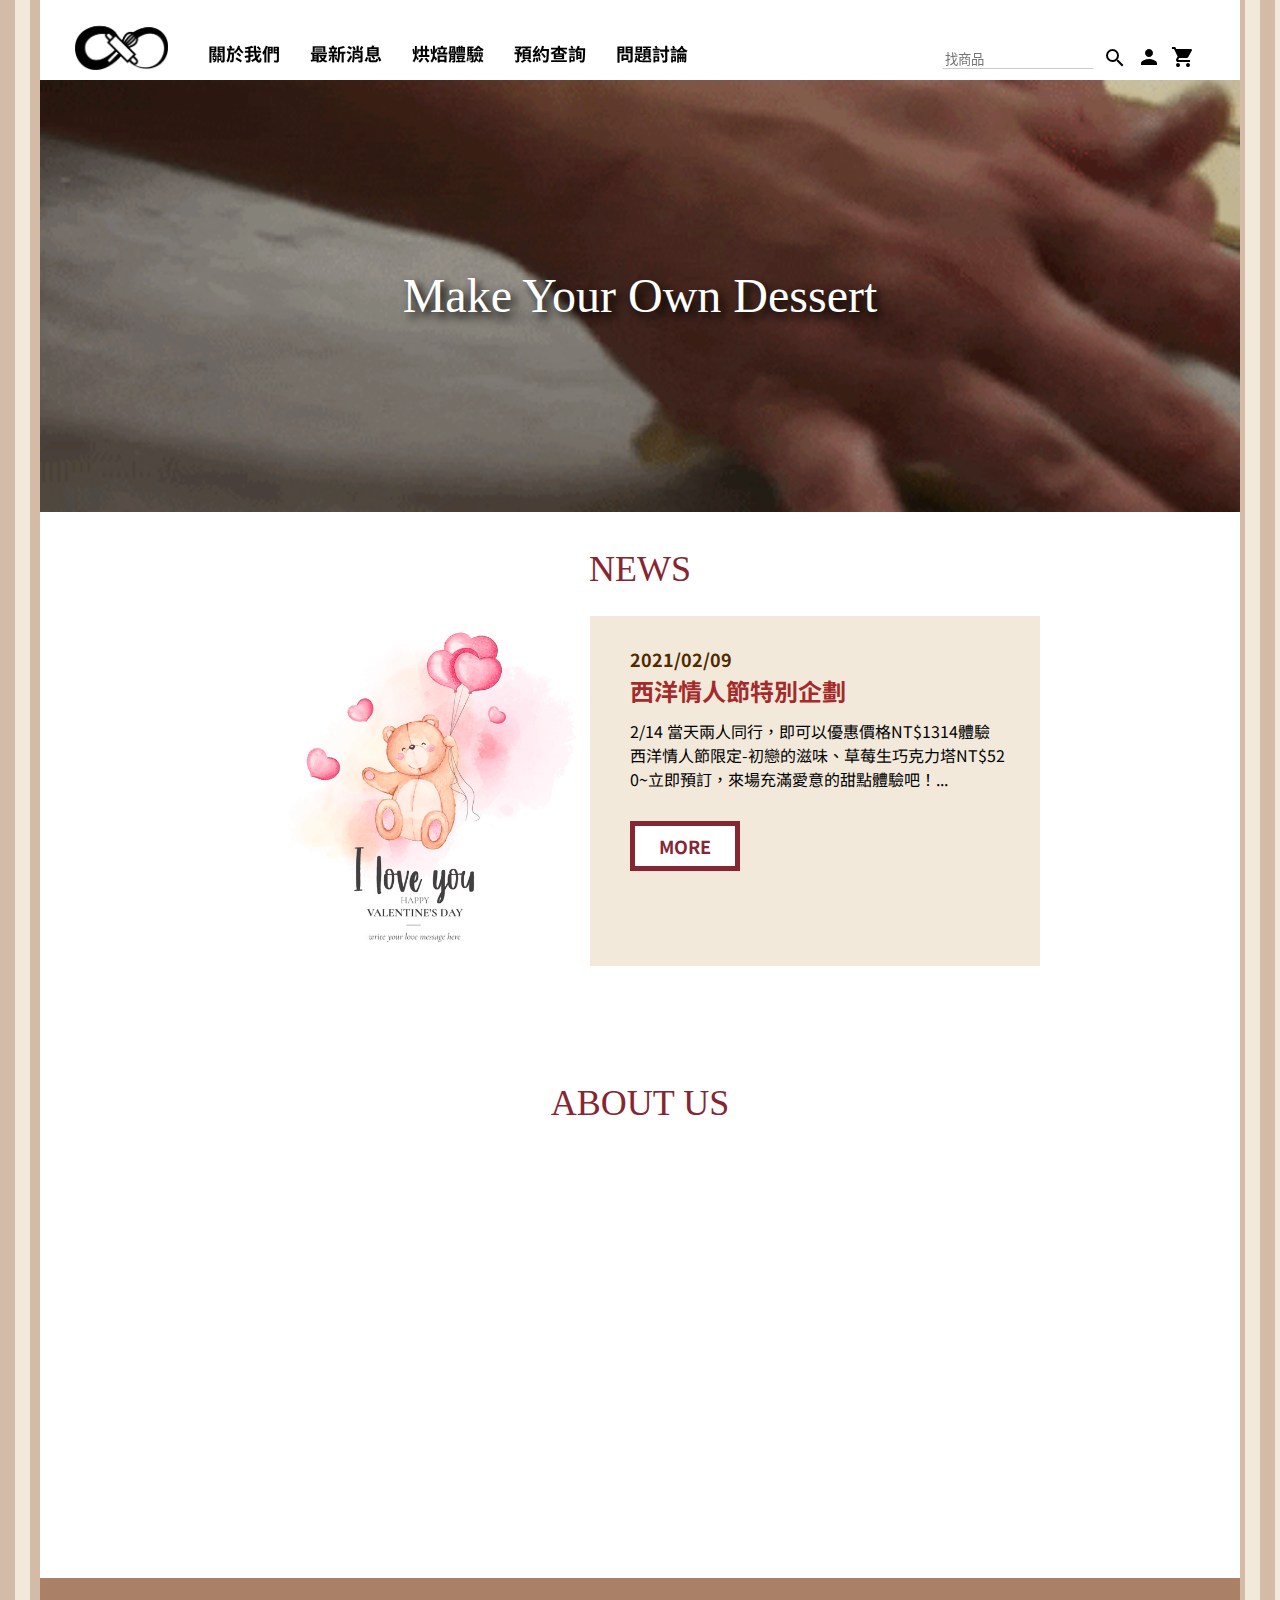
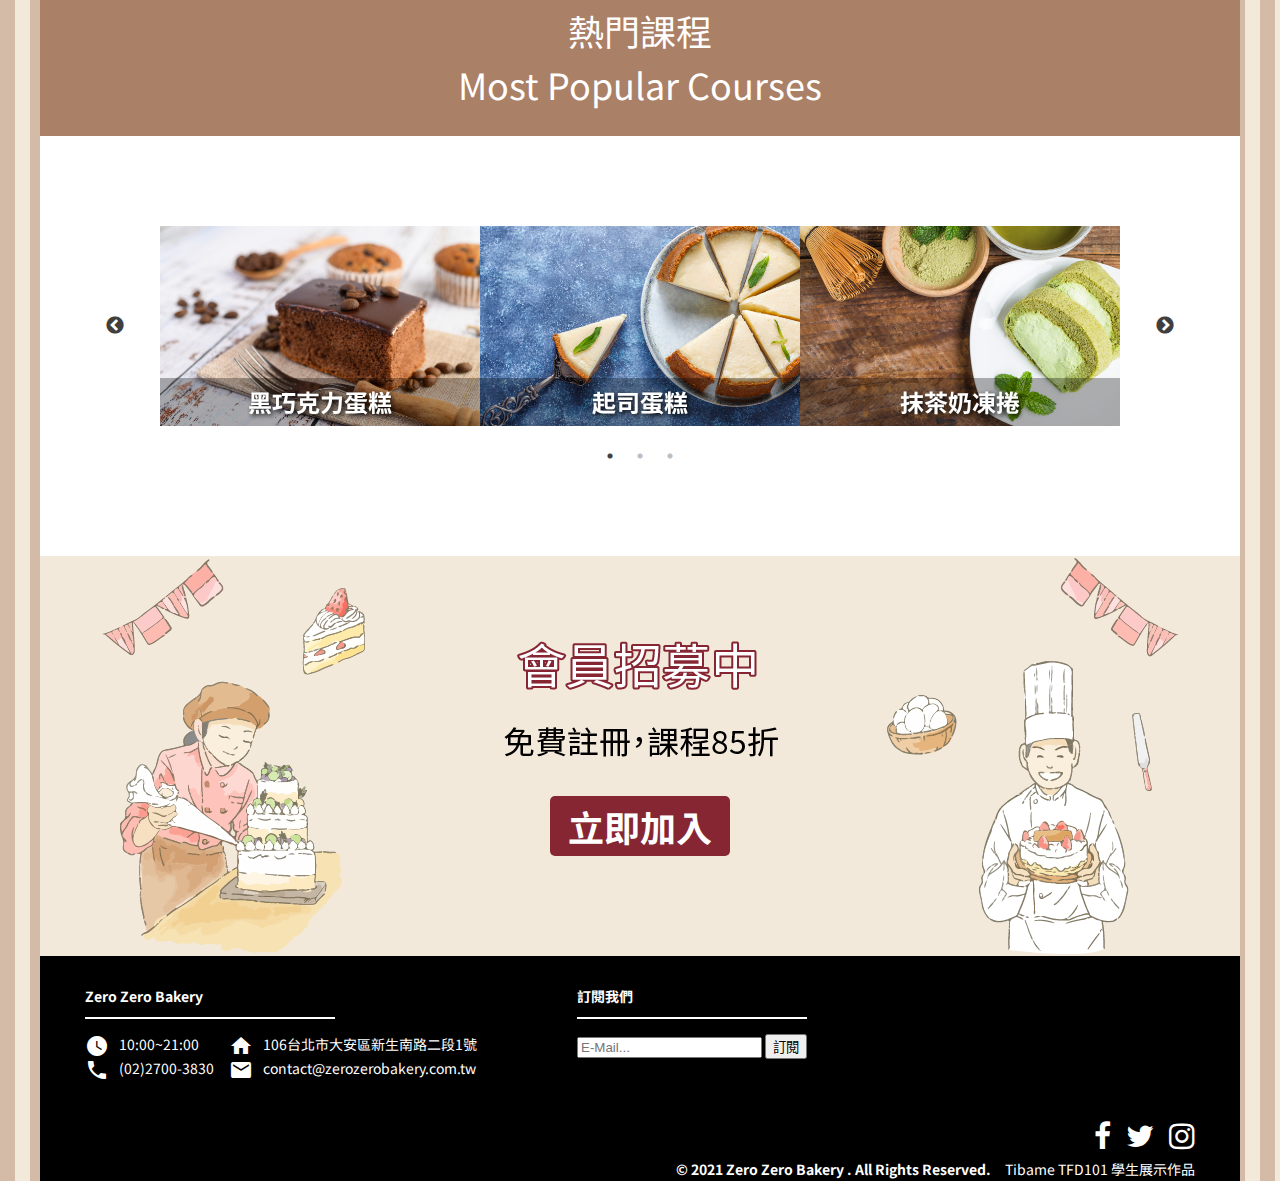
==== index.html @ 1b7d4d70 "註解" ====
<!DOCTYPE html>
<html lang="zh-TW">

<head>
	<meta charset="utf-8">
	<meta http-equiv="X-UA-Compatible" content="IE=edge">
	<meta name="viewport" content="width=device-width, initial-scale=1.0, user-scalable=yes">
	<title>首頁 | Zero Zero Bakery</title>
	<link rel="stylesheet" href="https://stackpath.bootstrapcdn.com/font-awesome/4.7.0/css/font-awesome.min.css">
	<link href="https://fonts.googleapis.com/icon?family=Material+Icons" rel="stylesheet">
	<link rel="Shortcut Icon" type="image/x-icon" href="img/favicon.ico">
	<link rel="stylesheet" href="css/aos.css">
	<link rel="stylesheet" type="text/css" href="css/slick.css">
	<link rel="stylesheet" type="text/css" href="css/slick-theme.css">
	<link rel="stylesheet" href="css/hamburgers.min.css">
	<link rel="stylesheet" href="css/style.css">

</head>

<body>
	<div class="wrapper">
		<header>
			<a href="index.html" class="header-logo"><img src="img/logo.png" alt="Zero Zero"></a>
			<nav class="normal_nav">
				<ul class="header-site_tour">
					<li><a href="about.html">關於我們</a></li>
					<li><a href="news.html">最新消息</a></li>
					<li><a href="product.html">烘焙體驗</a></li>
					<li><a href="reservation.html">預約查詢</a></li>
					<li><a href="discussion.html">問題討論</a></li>
				</ul>
			</nav>
			<ul class="header-right">
				<li>
					<form  class="search_form">
						<input type="search" placeholder="找商品" class="search" required>
						<button type="submit" class="search_item">
							<span class="material-icons">search</span>
						</button>
					</form>
				</li>
				<li>
					<a href="login.html">
						<span class="material-icons">person</span>
					</a>
				</li>
				<li>
					<a href="#">
						<span class="material-icons">shopping_cart</span>
					</a>
				</li>
			</ul>
			<button id="hamberger" class="hamburger hamburger--slider" type="button">
				<span class="hamburger-box">
					<span class="hamburger-inner"></span>
				</span>
			</button>
			<nav class="rwd_nav" style="display:none">
				<ul class="header-site_tour">
					<li><a href="about.html">關於我們</a></li>
					<li><a href="news.html">最新消息</a></li>
					<li><a href="product.html">烘焙體驗</a></li>
					<li><a href="reservation.html">預約查詢</a></li>
					<li><a href="discussion.html">問題討論</a></li>
					<li>
				</ul>
				<div class="rwd_search">
					<form method="POST">
						<input type="search" placeholder="找商品" class="search" required>
						<button type="submit" class="search_item">
							<span class="material-icons">search</span>
						</button>
					</form>
				</div>
			</nav>
		</header>

		<section class="kv">
			<p>Make Your Own Dessert</p>
		</section>

		<section class="news">
			<h1>NEWS</h1>
			<div class="news-main">
				<a href="news-detail.html"><img src="img/news_1.jpg" alt=""></a>
				<div class="news-content">
					<h3 class="time">2021/02/09</h3>
					<h2 class="title">西洋情人節特別企劃</h2>
					<p class="content">2/14
						當天兩人同行，即可以優惠價格NT$1314體驗西洋情人節限定-初戀的滋味、草莓生巧克力塔NT$520~立即預訂，來場充滿愛意的甜點體驗吧！...</p>
					<a href="news-detail.html" class="more">MORE</a>
				</div>
			</div>
		</section>

		<section class="about">
			<h1>ABOUT US</h1>
			<ul class="about-main">
				<li data-aos="flip-left">
					<div class="about-main-img">
						<a href="about.html"><img src="img/zz-1.jpeg" alt=""></a>
					</div>
					<h2>眾多甜點任君選擇</h2>
					<p>zero zero提供近100種烘焙體驗，從中式到西式，在這裡您都能找到並創造出屬於自己的甜點。</p>
				</li>
				<li data-aos="flip-left">
					<div class="about-main-img">
						<a href="about.html"><img src="img/zz-2.jpg" alt=""></a>
					</div>
					<h2>食材設備一應俱全</h2>
					<p>提供嚴選新鮮食材，並採用專業頂級設備，讓您能夠用得安心、吃得放心、學得開心。</p>
				</li>
				<li data-aos="flip-left">
					<div class="about-main-img">
						<a href="about.html"><img src="img/zz-3.jpeg" alt=""></a>
					</div>
					<h2>優良師資環境舒適</h2>
					<p>鄰近大安森林公園，擁有乾淨清幽的環境。並由專業職人老師帶領，讓您輕鬆上手，享受動手做的樂趣。</p>
				</li>
			</ul>
		</section>
		<section class="hightlight">
			<h1>熱門課程<br>Most Popular Courses</h1>
			<ul class="course">
				<li>
					<a href="product-detail-darkchocolatecake.html">
						<img src="img/course_1.jpg" alt="">
						<h2>黑巧克力蛋糕</h2>
						<p>巧克力是快樂的製造者，此款易入門的蛋糕，能帶給你整天的快樂。</p>
					</a>
				</li>
				<li>
					<a href="product-detail-cheesecake.html">
						<img src="img/course_2.jpg" alt="">
						<h2>起司蛋糕</h2>
						<p>營養美味，讓人嘴角忍不住上揚的起司蛋糕，Just do it!</p>
					</a>
				</li>
				<li>
					<a href="#">
						<img src="img/course_3.jpg" alt="">
						<h2>抹茶奶凍捲</h2>
						<p>鬆軟滑溜的抹茶蛋糕包裹著香醇的抹茶奶凍，心也不自覺沉澱下來。</p>
					</a>
				</li>
				<li>
					<a href="#">
						<img src="img/course_4.jpg" alt="">
						<h2>提拉米蘇</h2>
						<p>Tiramisu，原意帶我走。請您一同將美味、愛、和幸福帶走。</p>
					</a>
				</li>
				<li>
					<a href="#">
						<img src="img/course_5.jpg" alt="">
						<h2>草莓慕斯</h2>
						<p>淺淺的粉紅色草莓慕斯，擺上鮮紅欲滴的草莓，舀一匙，綿密口感入喉~</p>
					</a>
				</li>
				<li>
					<a href="#">
						<img src="img/course_6.jpg" alt="">
						<h2>巴黎草莓</h2>
						<p>慕斯林奶油餡留在舌尖上的濃郁，被草莓的酸甜化開，絕佳風味。</p>
					</a>
				</li>
				<li>
					<a href="#">
						<img src="img/course_7.jpg" alt="">
						<h2>極地冰山</h2>
						<p>冰淇淋蛋糕，體現了造型藝術與時尚美味的完美結合。</p>
					</a>
				</li>
				<li>
					<a href="#">
						<img src="img/course_8.jpg" alt="">
						<h2>聖誕馬卡龍</h2>
						<p>美麗的外表和令人陶醉的口感，一起製作這款經典法式甜點吧~</p>
					</a>
				</li>
				<li>
					<a href="#">
						<img src="img/course_9.jpg" alt="">
						<h2>蝶舞翩翩</h2>
						<p>甜美漂亮的造型蛋糕，難度略高，但值得挑戰。</p>
					</a>
				</li>
			</ul>
		</section>

		<section class="member">
			<div class="member-bottom">
				<a href="login.html">立即加入</a>
			</div>
		</section>

		<footer>
			<div class="contact">
				<div class="contact-info">
					<p>Zero Zero Bakery</p>
					<div class="line"></div>
					<ul class="contact-info-top">
						<li>
							<span class="material-icons">watch_later</span>
							<p>10:00~21:00</p>
						</li>
						<li>
							<span class="material-icons">home</span>
							<p>106台北市大安區新生南路二段1號</p>
						</li>
					</ul>
					<ul class="contact-info-bottom">
						<li>
							<span class="material-icons">call</span>
							<p>(02)2700-3830</p>
						</li>
						<li>
							<span class="material-icons">local_post_office</span>
							<p>contact@zerozerobakery.com.tw</p>
						</li>
					</ul>
				</div>
				<div class="subscribe">
					<p>訂閱我們</p>
					<div class="line"></div>
					<form>
						<input type="email" placeholder="E-Mail..." required>
						<button>訂閱</button>
					</form>
				</div>
			</div>
			<ul class="social-media">
				<li>
					<a href="https://www.facebook.com/" target="_blank" rel="noreferrer noopener"><i
							class="fa fa-facebook" aria-hidden="true"></i></a>
				</li>
				<li>
					<a href="https://twitter.com/" target="_blank" rel="noreferrer noopener"><i class="fa fa-twitter"
							aria-hidden="true"></i></a>
				</li>
				<li>
					<a href="https://www.instagram.com/" target="_blank" rel="noreferrer noopener"><i
							class="fa fa-instagram" aria-hidden="true"></a></i>
				</li>
			</ul>
			<ul class="copyright">
				<li>© 2021 Zero Zero Bakery . All Rights Reserved.</li>
				<li>Tibame TFD101 學生展示作品</li>
			</ul>
		</footer>

	</div>
	<script src="js/aos.js"></script>
	<script src="js/jquery-3.5.1.min.js"></script>
	<script src="js/slick.min.js" type="text/javascript" charset="utf-8"></script>
	<script src="js/main.js"></script>
	<script>
		AOS.init();
	</script>
	<script>

		$(".course").slick({
			slidesToShow: 3,
			slidesToScroll: 3,
			dots: true,
			responsive: [
				{
					breakpoint: 1199,
					settings: {
						slidesToShow: 2,
						slidesToScroll: 2,
					}
				},
				{
					breakpoint: 760,
					settings: {
						slidesToShow: 1,
						slidesToScroll: 1,
						arrows: false,
					}
				}
			]
		});
	</script>
</body>

</html>
---- css/hamburgers.min.css ----
/*!
 * Hamburgers
 * @description Tasty CSS-animated hamburgers
 * @author Jonathan Suh @jonsuh
 * @site https://jonsuh.com/hamburgers
 * @link https://github.com/jonsuh/hamburgers
 */.hamburger{font:inherit;display:inline-block;overflow:visible;margin:0;padding:15px;cursor:pointer;transition-timing-function:linear;transition-duration:.15s;transition-property:opacity,filter;text-transform:none;color:inherit;border:0;background-color:transparent}.hamburger.is-active:hover,.hamburger:hover{opacity:.7}.hamburger.is-active .hamburger-inner,.hamburger.is-active .hamburger-inner:after,.hamburger.is-active .hamburger-inner:before{background-color:#000}.hamburger-box{position:relative;display:inline-block;width:40px;height:24px}.hamburger-inner{top:50%;display:block;margin-top:-2px}.hamburger-inner,.hamburger-inner:after,.hamburger-inner:before{position:absolute;width:40px;height:4px;transition-timing-function:ease;transition-duration:.15s;transition-property:transform;border-radius:4px;background-color:#000}.hamburger-inner:after,.hamburger-inner:before{display:block;content:""}.hamburger-inner:before{top:-10px}.hamburger-inner:after{bottom:-10px}.hamburger--3dx .hamburger-box{perspective:80px}.hamburger--3dx .hamburger-inner{transition:transform .15s cubic-bezier(.645,.045,.355,1),background-color 0s cubic-bezier(.645,.045,.355,1) .1s}.hamburger--3dx .hamburger-inner:after,.hamburger--3dx .hamburger-inner:before{transition:transform 0s cubic-bezier(.645,.045,.355,1) .1s}.hamburger--3dx.is-active .hamburger-inner{transform:rotateY(180deg);background-color:transparent!important}.hamburger--3dx.is-active .hamburger-inner:before{transform:translate3d(0,10px,0) rotate(45deg)}.hamburger--3dx.is-active .hamburger-inner:after{transform:translate3d(0,-10px,0) rotate(-45deg)}.hamburger--3dx-r .hamburger-box{perspective:80px}.hamburger--3dx-r .hamburger-inner{transition:transform .15s cubic-bezier(.645,.045,.355,1),background-color 0s cubic-bezier(.645,.045,.355,1) .1s}.hamburger--3dx-r .hamburger-inner:after,.hamburger--3dx-r .hamburger-inner:before{transition:transform 0s cubic-bezier(.645,.045,.355,1) .1s}.hamburger--3dx-r.is-active .hamburger-inner{transform:rotateY(-180deg);background-color:transparent!important}.hamburger--3dx-r.is-active .hamburger-inner:before{transform:translate3d(0,10px,0) rotate(45deg)}.hamburger--3dx-r.is-active .hamburger-inner:after{transform:translate3d(0,-10px,0) rotate(-45deg)}.hamburger--3dy .hamburger-box{perspective:80px}.hamburger--3dy .hamburger-inner{transition:transform .15s cubic-bezier(.645,.045,.355,1),background-color 0s cubic-bezier(.645,.045,.355,1) .1s}.hamburger--3dy .hamburger-inner:after,.hamburger--3dy .hamburger-inner:before{transition:transform 0s cubic-bezier(.645,.045,.355,1) .1s}.hamburger--3dy.is-active .hamburger-inner{transform:rotateX(-180deg);background-color:transparent!important}.hamburger--3dy.is-active .hamburger-inner:before{transform:translate3d(0,10px,0) rotate(45deg)}.hamburger--3dy.is-active .hamburger-inner:after{transform:translate3d(0,-10px,0) rotate(-45deg)}.hamburger--3dy-r .hamburger-box{perspective:80px}.hamburger--3dy-r .hamburger-inner{transition:transform .15s cubic-bezier(.645,.045,.355,1),background-color 0s cubic-bezier(.645,.045,.355,1) .1s}.hamburger--3dy-r .hamburger-inner:after,.hamburger--3dy-r .hamburger-inner:before{transition:transform 0s cubic-bezier(.645,.045,.355,1) .1s}.hamburger--3dy-r.is-active .hamburger-inner{transform:rotateX(180deg);background-color:transparent!important}.hamburger--3dy-r.is-active .hamburger-inner:before{transform:translate3d(0,10px,0) rotate(45deg)}.hamburger--3dy-r.is-active .hamburger-inner:after{transform:translate3d(0,-10px,0) rotate(-45deg)}.hamburger--3dxy .hamburger-box{perspective:80px}.hamburger--3dxy .hamburger-inner{transition:transform .15s cubic-bezier(.645,.045,.355,1),background-color 0s cubic-bezier(.645,.045,.355,1) .1s}.hamburger--3dxy .hamburger-inner:after,.hamburger--3dxy .hamburger-inner:before{transition:transform 0s cubic-bezier(.645,.045,.355,1) .1s}.hamburger--3dxy.is-active .hamburger-inner{transform:rotateX(180deg) rotateY(180deg);background-color:transparent!important}.hamburger--3dxy.is-active .hamburger-inner:before{transform:translate3d(0,10px,0) rotate(45deg)}.hamburger--3dxy.is-active .hamburger-inner:after{transform:translate3d(0,-10px,0) rotate(-45deg)}.hamburger--3dxy-r .hamburger-box{perspective:80px}.hamburger--3dxy-r .hamburger-inner{transition:transform .15s cubic-bezier(.645,.045,.355,1),background-color 0s cubic-bezier(.645,.045,.355,1) .1s}.hamburger--3dxy-r .hamburger-inner:after,.hamburger--3dxy-r .hamburger-inner:before{transition:transform 0s cubic-bezier(.645,.045,.355,1) .1s}.hamburger--3dxy-r.is-active .hamburger-inner{transform:rotateX(180deg) rotateY(180deg) rotate(-180deg);background-color:transparent!important}.hamburger--3dxy-r.is-active .hamburger-inner:before{transform:translate3d(0,10px,0) rotate(45deg)}.hamburger--3dxy-r.is-active .hamburger-inner:after{transform:translate3d(0,-10px,0) rotate(-45deg)}.hamburger--arrow.is-active .hamburger-inner:before{transform:translate3d(-8px,0,0) rotate(-45deg) scaleX(.7)}.hamburger--arrow.is-active .hamburger-inner:after{transform:translate3d(-8px,0,0) rotate(45deg) scaleX(.7)}.hamburger--arrow-r.is-active .hamburger-inner:before{transform:translate3d(8px,0,0) rotate(45deg) scaleX(.7)}.hamburger--arrow-r.is-active .hamburger-inner:after{transform:translate3d(8px,0,0) rotate(-45deg) scaleX(.7)}.hamburger--arrowalt .hamburger-inner:before{transition:top .1s ease .1s,transform .1s cubic-bezier(.165,.84,.44,1)}.hamburger--arrowalt .hamburger-inner:after{transition:bottom .1s ease .1s,transform .1s cubic-bezier(.165,.84,.44,1)}.hamburger--arrowalt.is-active .hamburger-inner:before{top:0;transition:top .1s ease,transform .1s cubic-bezier(.895,.03,.685,.22) .1s;transform:translate3d(-8px,-10px,0) rotate(-45deg) scaleX(.7)}.hamburger--arrowalt.is-active .hamburger-inner:after{bottom:0;transition:bottom .1s ease,transform .1s cubic-bezier(.895,.03,.685,.22) .1s;transform:translate3d(-8px,10px,0) rotate(45deg) scaleX(.7)}.hamburger--arrowalt-r .hamburger-inner:before{transition:top .1s ease .1s,transform .1s cubic-bezier(.165,.84,.44,1)}.hamburger--arrowalt-r .hamburger-inner:after{transition:bottom .1s ease .1s,transform .1s cubic-bezier(.165,.84,.44,1)}.hamburger--arrowalt-r.is-active .hamburger-inner:before{top:0;transition:top .1s ease,transform .1s cubic-bezier(.895,.03,.685,.22) .1s;transform:translate3d(8px,-10px,0) rotate(45deg) scaleX(.7)}.hamburger--arrowalt-r.is-active .hamburger-inner:after{bottom:0;transition:bottom .1s ease,transform .1s cubic-bezier(.895,.03,.685,.22) .1s;transform:translate3d(8px,10px,0) rotate(-45deg) scaleX(.7)}.hamburger--arrowturn.is-active .hamburger-inner{transform:rotate(-180deg)}.hamburger--arrowturn.is-active .hamburger-inner:before{transform:translate3d(8px,0,0) rotate(45deg) scaleX(.7)}.hamburger--arrowturn.is-active .hamburger-inner:after{transform:translate3d(8px,0,0) rotate(-45deg) scaleX(.7)}.hamburger--arrowturn-r.is-active .hamburger-inner{transform:rotate(-180deg)}.hamburger--arrowturn-r.is-active .hamburger-inner:before{transform:translate3d(-8px,0,0) rotate(-45deg) scaleX(.7)}.hamburger--arrowturn-r.is-active .hamburger-inner:after{transform:translate3d(-8px,0,0) rotate(45deg) scaleX(.7)}.hamburger--boring .hamburger-inner,.hamburger--boring .hamburger-inner:after,.hamburger--boring .hamburger-inner:before{transition-property:none}.hamburger--boring.is-active .hamburger-inner{transform:rotate(45deg)}.hamburger--boring.is-active .hamburger-inner:before{top:0;opacity:0}.hamburger--boring.is-active .hamburger-inner:after{bottom:0;transform:rotate(-90deg)}.hamburger--collapse .hamburger-inner{top:auto;bottom:0;transition-delay:.13s;transition-timing-function:cubic-bezier(.55,.055,.675,.19);transition-duration:.13s}.hamburger--collapse .hamburger-inner:after{top:-20px;transition:top .2s cubic-bezier(.33333,.66667,.66667,1) .2s,opacity .1s linear}.hamburger--collapse .hamburger-inner:before{transition:top .12s cubic-bezier(.33333,.66667,.66667,1) .2s,transform .13s cubic-bezier(.55,.055,.675,.19)}.hamburger--collapse.is-active .hamburger-inner{transition-delay:.22s;transition-timing-function:cubic-bezier(.215,.61,.355,1);transform:translate3d(0,-10px,0) rotate(-45deg)}.hamburger--collapse.is-active .hamburger-inner:after{top:0;transition:top .2s cubic-bezier(.33333,0,.66667,.33333),opacity .1s linear .22s;opacity:0}.hamburger--collapse.is-active .hamburger-inner:before{top:0;transition:top .1s cubic-bezier(.33333,0,.66667,.33333) .16s,transform .13s cubic-bezier(.215,.61,.355,1) .25s;transform:rotate(-90deg)}.hamburger--collapse-r .hamburger-inner{top:auto;bottom:0;transition-delay:.13s;transition-timing-function:cubic-bezier(.55,.055,.675,.19);transition-duration:.13s}.hamburger--collapse-r .hamburger-inner:after{top:-20px;transition:top .2s cubic-bezier(.33333,.66667,.66667,1) .2s,opacity .1s linear}.hamburger--collapse-r .hamburger-inner:before{transition:top .12s cubic-bezier(.33333,.66667,.66667,1) .2s,transform .13s cubic-bezier(.55,.055,.675,.19)}.hamburger--collapse-r.is-active .hamburger-inner{transition-delay:.22s;transition-timing-function:cubic-bezier(.215,.61,.355,1);transform:translate3d(0,-10px,0) rotate(45deg)}.hamburger--collapse-r.is-active .hamburger-inner:after{top:0;transition:top .2s cubic-bezier(.33333,0,.66667,.33333),opacity .1s linear .22s;opacity:0}.hamburger--collapse-r.is-active .hamburger-inner:before{top:0;transition:top .1s cubic-bezier(.33333,0,.66667,.33333) .16s,transform .13s cubic-bezier(.215,.61,.355,1) .25s;transform:rotate(90deg)}.hamburger--elastic .hamburger-inner{top:2px;transition-timing-function:cubic-bezier(.68,-.55,.265,1.55);transition-duration:.275s}.hamburger--elastic .hamburger-inner:before{top:10px;transition:opacity .125s ease .275s}.hamburger--elastic .hamburger-inner:after{top:20px;transition:transform .275s cubic-bezier(.68,-.55,.265,1.55)}.hamburger--elastic.is-active .hamburger-inner{transition-delay:75ms;transform:translate3d(0,10px,0) rotate(135deg)}.hamburger--elastic.is-active .hamburger-inner:before{transition-delay:0s;opacity:0}.hamburger--elastic.is-active .hamburger-inner:after{transition-delay:75ms;transform:translate3d(0,-20px,0) rotate(-270deg)}.hamburger--elastic-r .hamburger-inner{top:2px;transition-timing-function:cubic-bezier(.68,-.55,.265,1.55);transition-duration:.275s}.hamburger--elastic-r .hamburger-inner:before{top:10px;transition:opacity .125s ease .275s}.hamburger--elastic-r .hamburger-inner:after{top:20px;transition:transform .275s cubic-bezier(.68,-.55,.265,1.55)}.hamburger--elastic-r.is-active .hamburger-inner{transition-delay:75ms;transform:translate3d(0,10px,0) rotate(-135deg)}.hamburger--elastic-r.is-active .hamburger-inner:before{transition-delay:0s;opacity:0}.hamburger--elastic-r.is-active .hamburger-inner:after{transition-delay:75ms;transform:translate3d(0,-20px,0) rotate(270deg)}.hamburger--emphatic{overflow:hidden}.hamburger--emphatic .hamburger-inner{transition:background-color .125s ease-in .175s}.hamburger--emphatic .hamburger-inner:before{left:0;transition:transform .125s cubic-bezier(.6,.04,.98,.335),top .05s linear .125s,left .125s ease-in .175s}.hamburger--emphatic .hamburger-inner:after{top:10px;right:0;transition:transform .125s cubic-bezier(.6,.04,.98,.335),top .05s linear .125s,right .125s ease-in .175s}.hamburger--emphatic.is-active .hamburger-inner{transition-delay:0s;transition-timing-function:ease-out;background-color:transparent!important}.hamburger--emphatic.is-active .hamburger-inner:before{top:-80px;left:-80px;transition:left .125s ease-out,top .05s linear .125s,transform .125s cubic-bezier(.075,.82,.165,1) .175s;transform:translate3d(80px,80px,0) rotate(45deg)}.hamburger--emphatic.is-active .hamburger-inner:after{top:-80px;right:-80px;transition:right .125s ease-out,top .05s linear .125s,transform .125s cubic-bezier(.075,.82,.165,1) .175s;transform:translate3d(-80px,80px,0) rotate(-45deg)}.hamburger--emphatic-r{overflow:hidden}.hamburger--emphatic-r .hamburger-inner{transition:background-color .125s ease-in .175s}.hamburger--emphatic-r .hamburger-inner:before{left:0;transition:transform .125s cubic-bezier(.6,.04,.98,.335),top .05s linear .125s,left .125s ease-in .175s}.hamburger--emphatic-r .hamburger-inner:after{top:10px;right:0;transition:transform .125s cubic-bezier(.6,.04,.98,.335),top .05s linear .125s,right .125s ease-in .175s}.hamburger--emphatic-r.is-active .hamburger-inner{transition-delay:0s;transition-timing-function:ease-out;background-color:transparent!important}.hamburger--emphatic-r.is-active .hamburger-inner:before{top:80px;left:-80px;transition:left .125s ease-out,top .05s linear .125s,transform .125s cubic-bezier(.075,.82,.165,1) .175s;transform:translate3d(80px,-80px,0) rotate(-45deg)}.hamburger--emphatic-r.is-active .hamburger-inner:after{top:80px;right:-80px;transition:right .125s ease-out,top .05s linear .125s,transform .125s cubic-bezier(.075,.82,.165,1) .175s;transform:translate3d(-80px,-80px,0) rotate(45deg)}.hamburger--minus .hamburger-inner:after,.hamburger--minus .hamburger-inner:before{transition:bottom .08s ease-out 0s,top .08s ease-out 0s,opacity 0s linear}.hamburger--minus.is-active .hamburger-inner:after,.hamburger--minus.is-active .hamburger-inner:before{transition:bottom .08s ease-out,top .08s ease-out,opacity 0s linear .08s;opacity:0}.hamburger--minus.is-active .hamburger-inner:before{top:0}.hamburger--minus.is-active .hamburger-inner:after{bottom:0}.hamburger--slider .hamburger-inner{top:2px}.hamburger--slider .hamburger-inner:before{top:10px;transition-timing-function:ease;transition-duration:.15s;transition-property:transform,opacity}.hamburger--slider .hamburger-inner:after{top:20px}.hamburger--slider.is-active .hamburger-inner{transform:translate3d(0,10px,0) rotate(45deg)}.hamburger--slider.is-active .hamburger-inner:before{transform:rotate(-45deg) translate3d(-5.71429px,-6px,0);opacity:0}.hamburger--slider.is-active .hamburger-inner:after{transform:translate3d(0,-20px,0) rotate(-90deg)}.hamburger--slider-r .hamburger-inner{top:2px}.hamburger--slider-r .hamburger-inner:before{top:10px;transition-timing-function:ease;transition-duration:.15s;transition-property:transform,opacity}.hamburger--slider-r .hamburger-inner:after{top:20px}.hamburger--slider-r.is-active .hamburger-inner{transform:translate3d(0,10px,0) rotate(-45deg)}.hamburger--slider-r.is-active .hamburger-inner:before{transform:rotate(45deg) translate3d(5.71429px,-6px,0);opacity:0}.hamburger--slider-r.is-active .hamburger-inner:after{transform:translate3d(0,-20px,0) rotate(90deg)}.hamburger--spin .hamburger-inner{transition-timing-function:cubic-bezier(.55,.055,.675,.19);transition-duration:.22s}.hamburger--spin .hamburger-inner:before{transition:top .1s ease-in .25s,opacity .1s ease-in}.hamburger--spin .hamburger-inner:after{transition:bottom .1s ease-in .25s,transform .22s cubic-bezier(.55,.055,.675,.19)}.hamburger--spin.is-active .hamburger-inner{transition-delay:.12s;transition-timing-function:cubic-bezier(.215,.61,.355,1);transform:rotate(225deg)}.hamburger--spin.is-active .hamburger-inner:before{top:0;transition:top .1s ease-out,opacity .1s ease-out .12s;opacity:0}.hamburger--spin.is-active .hamburger-inner:after{bottom:0;transition:bottom .1s ease-out,transform .22s cubic-bezier(.215,.61,.355,1) .12s;transform:rotate(-90deg)}.hamburger--spin-r .hamburger-inner{transition-timing-function:cubic-bezier(.55,.055,.675,.19);transition-duration:.22s}.hamburger--spin-r .hamburger-inner:before{transition:top .1s ease-in .25s,opacity .1s ease-in}.hamburger--spin-r .hamburger-inner:after{transition:bottom .1s ease-in .25s,transform .22s cubic-bezier(.55,.055,.675,.19)}.hamburger--spin-r.is-active .hamburger-inner{transition-delay:.12s;transition-timing-function:cubic-bezier(.215,.61,.355,1);transform:rotate(-225deg)}.hamburger--spin-r.is-active .hamburger-inner:before{top:0;transition:top .1s ease-out,opacity .1s ease-out .12s;opacity:0}.hamburger--spin-r.is-active .hamburger-inner:after{bottom:0;transition:bottom .1s ease-out,transform .22s cubic-bezier(.215,.61,.355,1) .12s;transform:rotate(90deg)}.hamburger--spring .hamburger-inner{top:2px;transition:background-color 0s linear .13s}.hamburger--spring .hamburger-inner:before{top:10px;transition:top .1s cubic-bezier(.33333,.66667,.66667,1) .2s,transform .13s cubic-bezier(.55,.055,.675,.19)}.hamburger--spring .hamburger-inner:after{top:20px;transition:top .2s cubic-bezier(.33333,.66667,.66667,1) .2s,transform .13s cubic-bezier(.55,.055,.675,.19)}.hamburger--spring.is-active .hamburger-inner{transition-delay:.22s;background-color:transparent!important}.hamburger--spring.is-active .hamburger-inner:before{top:0;transition:top .1s cubic-bezier(.33333,0,.66667,.33333) .15s,transform .13s cubic-bezier(.215,.61,.355,1) .22s;transform:translate3d(0,10px,0) rotate(45deg)}.hamburger--spring.is-active .hamburger-inner:after{top:0;transition:top .2s cubic-bezier(.33333,0,.66667,.33333),transform .13s cubic-bezier(.215,.61,.355,1) .22s;transform:translate3d(0,10px,0) rotate(-45deg)}.hamburger--spring-r .hamburger-inner{top:auto;bottom:0;transition-delay:0s;transition-timing-function:cubic-bezier(.55,.055,.675,.19);transition-duration:.13s}.hamburger--spring-r .hamburger-inner:after{top:-20px;transition:top .2s cubic-bezier(.33333,.66667,.66667,1) .2s,opacity 0s linear}.hamburger--spring-r .hamburger-inner:before{transition:top .1s cubic-bezier(.33333,.66667,.66667,1) .2s,transform .13s cubic-bezier(.55,.055,.675,.19)}.hamburger--spring-r.is-active .hamburger-inner{transition-delay:.22s;transition-timing-function:cubic-bezier(.215,.61,.355,1);transform:translate3d(0,-10px,0) rotate(-45deg)}.hamburger--spring-r.is-active .hamburger-inner:after{top:0;transition:top .2s cubic-bezier(.33333,0,.66667,.33333),opacity 0s linear .22s;opacity:0}.hamburger--spring-r.is-active .hamburger-inner:before{top:0;transition:top .1s cubic-bezier(.33333,0,.66667,.33333) .15s,transform .13s cubic-bezier(.215,.61,.355,1) .22s;transform:rotate(90deg)}.hamburger--stand .hamburger-inner{transition:transform 75ms cubic-bezier(.55,.055,.675,.19) .15s,background-color 0s linear 75ms}.hamburger--stand .hamburger-inner:before{transition:top 75ms ease-in 75ms,transform 75ms cubic-bezier(.55,.055,.675,.19) 0s}.hamburger--stand .hamburger-inner:after{transition:bottom 75ms ease-in 75ms,transform 75ms cubic-bezier(.55,.055,.675,.19) 0s}.hamburger--stand.is-active .hamburger-inner{transition:transform 75ms cubic-bezier(.215,.61,.355,1) 0s,background-color 0s linear .15s;transform:rotate(90deg);background-color:transparent!important}.hamburger--stand.is-active .hamburger-inner:before{top:0;transition:top 75ms ease-out .1s,transform 75ms cubic-bezier(.215,.61,.355,1) .15s;transform:rotate(-45deg)}.hamburger--stand.is-active .hamburger-inner:after{bottom:0;transition:bottom 75ms ease-out .1s,transform 75ms cubic-bezier(.215,.61,.355,1) .15s;transform:rotate(45deg)}.hamburger--stand-r .hamburger-inner{transition:transform 75ms cubic-bezier(.55,.055,.675,.19) .15s,background-color 0s linear 75ms}.hamburger--stand-r .hamburger-inner:before{transition:top 75ms ease-in 75ms,transform 75ms cubic-bezier(.55,.055,.675,.19) 0s}.hamburger--stand-r .hamburger-inner:after{transition:bottom 75ms ease-in 75ms,transform 75ms cubic-bezier(.55,.055,.675,.19) 0s}.hamburger--stand-r.is-active .hamburger-inner{transition:transform 75ms cubic-bezier(.215,.61,.355,1) 0s,background-color 0s linear .15s;transform:rotate(-90deg);background-color:transparent!important}.hamburger--stand-r.is-active .hamburger-inner:before{top:0;transition:top 75ms ease-out .1s,transform 75ms cubic-bezier(.215,.61,.355,1) .15s;transform:rotate(-45deg)}.hamburger--stand-r.is-active .hamburger-inner:after{bottom:0;transition:bottom 75ms ease-out .1s,transform 75ms cubic-bezier(.215,.61,.355,1) .15s;transform:rotate(45deg)}.hamburger--squeeze .hamburger-inner{transition-timing-function:cubic-bezier(.55,.055,.675,.19);transition-duration:75ms}.hamburger--squeeze .hamburger-inner:before{transition:top 75ms ease .12s,opacity 75ms ease}.hamburger--squeeze .hamburger-inner:after{transition:bottom 75ms ease .12s,transform 75ms cubic-bezier(.55,.055,.675,.19)}.hamburger--squeeze.is-active .hamburger-inner{transition-delay:.12s;transition-timing-function:cubic-bezier(.215,.61,.355,1);transform:rotate(45deg)}.hamburger--squeeze.is-active .hamburger-inner:before{top:0;transition:top 75ms ease,opacity 75ms ease .12s;opacity:0}.hamburger--squeeze.is-active .hamburger-inner:after{bottom:0;transition:bottom 75ms ease,transform 75ms cubic-bezier(.215,.61,.355,1) .12s;transform:rotate(-90deg)}.hamburger--vortex .hamburger-inner{transition-timing-function:cubic-bezier(.19,1,.22,1);transition-duration:.2s}.hamburger--vortex .hamburger-inner:after,.hamburger--vortex .hamburger-inner:before{transition-delay:.1s;transition-timing-function:linear;transition-duration:0s}.hamburger--vortex .hamburger-inner:before{transition-property:top,opacity}.hamburger--vortex .hamburger-inner:after{transition-property:bottom,transform}.hamburger--vortex.is-active .hamburger-inner{transition-timing-function:cubic-bezier(.19,1,.22,1);transform:rotate(765deg)}.hamburger--vortex.is-active .hamburger-inner:after,.hamburger--vortex.is-active .hamburger-inner:before{transition-delay:0s}.hamburger--vortex.is-active .hamburger-inner:before{top:0;opacity:0}.hamburger--vortex.is-active .hamburger-inner:after{bottom:0;transform:rotate(90deg)}.hamburger--vortex-r .hamburger-inner{transition-timing-function:cubic-bezier(.19,1,.22,1);transition-duration:.2s}.hamburger--vortex-r .hamburger-inner:after,.hamburger--vortex-r .hamburger-inner:before{transition-delay:.1s;transition-timing-function:linear;transition-duration:0s}.hamburger--vortex-r .hamburger-inner:before{transition-property:top,opacity}.hamburger--vortex-r .hamburger-inner:after{transition-property:bottom,transform}.hamburger--vortex-r.is-active .hamburger-inner{transition-timing-function:cubic-bezier(.19,1,.22,1);transform:rotate(-765deg)}.hamburger--vortex-r.is-active .hamburger-inner:after,.hamburger--vortex-r.is-active .hamburger-inner:before{transition-delay:0s}.hamburger--vortex-r.is-active .hamburger-inner:before{top:0;opacity:0}.hamburger--vortex-r.is-active .hamburger-inner:after{bottom:0;transform:rotate(-90deg)}
---- css/style.css ----
@import url("reset.css");
@import url("https://fonts.googleapis.com/css2?family=Noto+Sans+TC&display=swap");
@import url("https://fonts.googleapis.com/css2?family=Permanent+Marker&display=swap");
body {
  background-color: #862633;
  background: linear-gradient(90deg, #d3bba8 50%, #f2e9db 0%);
  background-size: 30px 30px;
  line-height: 1.5;
  font-family: "Noto Sans TC", sans-serif;
  font-size: 16px;
}
body h1 {
  font-size: 36px;
}

body h2 {
  font-size: 24px;
  font-weight: bold;
}
body h3 {
  font-size: 18px;
  font-weight: bold;
}
body h4 {
  font-size: 14px;
  font-weight: bold;
}

p {
  word-wrap: break-word;
  word-break: break-all;
}

.wrapper {
  max-width: 1200px;
  width: 100%;
  background-color: white;
  margin: 0 auto;
  display: flex;
  flex-direction: column;
  min-height: 100vh;
}
.kv,
.zerozero,
.latest,
.productlist,
.product-introduction,
.reservation,
.forum,
.sharing,
.login,
.newsDemo {
  flex-grow: 1;
}

#popup1,
#popup2,
#popup3 {
  position: fixed;
  width: 100%;
  height: 100%;
  background-color: rgba(0, 0, 0, 0.6);
  z-index: 10;
  top: 0;
  left: 0;
}

.close {
  position: absolute;
  right: 2px;
  top: -45px;
  width: 36px;
  height: 36px;
  background-color: white;
  z-index: 11;
  border-radius: 25px;
  cursor: pointer;
}
.close span {
  color: black;
  font-size: 36px;
}
.close span:hover {
  color: red;
}

.popup1-1,
.popupReply {
  top: 50%;
  left: 50%;
  transform: translate(-50%, -50%);
  position: absolute;
  z-index: 2;
  width: 80%;
  background-color: white;
  border-radius: 10px;
}

.popupReply {
  text-align: right;
}

.popup1-1-1 {
  display: flex;
  flex-wrap: wrap;
  align-items: center;
  margin: 30px 50px;
}

.btn {
  display: block;
  width: 220px;
  height: 50px;
  margin: 20px auto;
  background: #f2e9db;
  cursor: pointer;
  pointer-events: auto;
  text-align: center;
  line-height: 50px;
}

.btn:hover {
  background: #d3bba8;
}

.popup1-1-2 {
  padding: 10px;
  font-size: 14px;
  margin: 0 auto;
  width: 85%;
  height: 300px;
  overflow-y: scroll;
  border: 1px solid #d3d3d3;
}

/* 頁首頁尾 */
header {
  max-width: 1200px;
  width: 100%;
  height: 80px;
  display: flex;
  position: sticky;
  top: 0;
  z-index: 3;
  background-color: rgba(255, 255, 255, 0.8);
}

.header-logo img {
  margin-top: 10px;
  margin-left: 35px;
  height: 60px;
}

.header-logo img:hover {
  filter: drop-shadow(2px 2px 2px #333);
}

.normal_nav .header-site_tour {
  display: flex;
  margin-top: 40px;
  margin-left: 10px;
}

.normal_nav .header-site_tour li {
  margin-left: 30px;
  font-size: 18px;
}

.normal_nav .header-site_tour a {
  font-weight: bold;
  text-decoration: none;
  color: black;
}

.normal_nav .header-site_tour a:hover {
  color: #862633;
}
.normal_nav .header-site_tour a.active {
  color: #aa8066;
}

.header-right {
  display: flex;
  margin-left: auto;
  margin-top: 45px;
  margin-right: 10px;
}

.header-right li:not(:first-child, :nth-child(2)) {
  margin-left: 10px;
}
.header-right li:nth-child(2) {
  margin-left: 4px;
}

.header-right a {
  color: black;
}

.header-right a:hover,
.header-right button:hover {
  color: #862633;
}

.search {
  vertical-align: super;
  border: 0;
  width: 150px;
  border-bottom: 1px solid #ccc;
  outline: 0;
  background-color: initial;
}

.search_item {
  cursor: pointer;
  border: 0;
  outline: 0;
  background-color: initial;
}

.hamburger {
  outline: 0;
}

.rwd_nav {
  background-color: #f2e9db;
  width: 100%;
  height: 100vh;
  position: absolute;
  top: 80px;
  right: 0;
  animation: change 0.3s ease-out;
}

@keyframes change {
  from {
    opacity: 0;
  }
  to {
    opacity: 1;
  }
}

.rwd_nav .header-site_tour {
  display: flex;
  flex-direction: column;
  align-self: start;
  align-items: center;
}

.rwd_nav .header-site_tour li {
  font-size: 18px;
  line-height: 80px;
  width: 100%;
  text-align: center;
}

.rwd_search {
  display: flex;
  justify-content: center;
  line-height: 100px;
}

.rwd_nav .header-site_tour li:hover {
  background-color: #d3bba8;
}

.rwd_nav .header-site_tour a {
  display: block;
  font-weight: bold;
  text-decoration: none;
  color: black;
}

footer {
  font-size: 14px;
  color: white;
  background-color: black;
}

footer p:first-child {
  font-weight: bold;
}

footer .line {
  display: block;
  margin-top: 10px;
  margin-bottom: 15px;
  max-width: 250px;
  width: 100%;
  border-top: solid white 2px;
}

.contact {
  display: flex;
  margin-top: 30px;
  margin-left: 45px;
  margin-right: 45px;
}

.contact-info-top,
.contact-info-top li,
.contact-info-bottom,
.contact-info-bottom li {
  display: flex;
}
.contact-info-top li:last-child {
  margin-left: 30px;
}
.contact-info-top li span {
  vertical-align: super;
}
.contact-info-top li p,
.contact-info-bottom li p {
  margin-left: 10px;
}
.contact-info-bottom li:last-child {
  margin-left: 15px;
}
.contact-info-bottom li span {
  vertical-align: middle;
}

.subscribe input[type="text"] {
  background-color: black;
  color: white;
  margin-left: 1px;
  border: 1px solid white;
  outline: 0;
  width: 190px;
}

.subscribe input[type="submit"] {
  background-color: white;
  margin-left: 10px;
  color: black;
  outline: 0;
  border: 0 none;
  cursor: pointer;
}

.social-media {
  font-size: 0;
  margin-top: 30px;
  padding-left: 45px;
  text-align: left;
}

.social-media li {
  display: inline-block;
}
.social-media li:not(:first-child) {
  margin-left: 15px;
}
.social-media li:nth-child(1) a:hover {
  color: #3b5998;
}
.social-media li:nth-child(2) a:hover {
  color: #1da1f2;
}
.social-media li:nth-child(3) a:hover {
  color: #e1306c;
}

footer a {
  font-size: 30px;
  color: white;
}

.copyright {
  font-size: 0;
  text-align: left;
  padding-left: 45px;
}

.copyright li {
  font-size: 14px;
  line-height: 24px;
  display: inline-block;
}

.copyright li:first-child {
  font-weight: bold;
}

/*分頁及麵包屑*/
.topic {
  background-color: #f2e9db;
}

.topic p {
  margin-left: 45px;
  font-size: 18px;
  line-height: 48px;
  font-weight: bold;
}

.breadcrumb {
  display: flex;
  justify-content: flex-end;
  margin-right: 45px;
}

.breadcrumb li {
  display: inline-block;
}

.breadcrumb li:after {
  content: " > ";
  margin-left: 5px;
  margin-right: 7px;
}
.breadcrumb li:last-child {
  color: #8e9091;
}

.breadcrumb li:last-child:after {
  content: "";
  margin-right: 0;
}
.breadcrumb li a {
  text-decoration: none;
  color: black;
}
/* 登入註冊 */
#signUp.-none {
  display: none;
}

#signIn.-none {
  display: none;
}

.login {
  display: flex;
  justify-content: center;
  padding-top: 15px;
  padding-bottom: 30px;
  background-image: url("../img/bg.png");
}

.login form {
  background-color: #f2e9db;
  display: flex;
  align-items: center;
  justify-content: center;
  flex-direction: column;
  padding: 0 50px;
  height: 100%;
  text-align: center;
}

.login a {
  color: black;
  text-decoration: none;
  margin: 15px 0;
}

.login input + a:hover {
  text-decoration: underline;
}

.login h1 {
  margin-top: 30px;
}
.login input {
  background-color: rgba(255, 255, 255, 0.5);
  border: none;
  padding: 12px 15px;
  margin: 8px 0;
  width: 100%;
}
.login input:focus {
  outline: 1px solid #862633;
}

.login button {
  border-radius: 20px;
  border: 1px solid #862633;
  background-color: #862633;
  color: white;
  font-size: 12px;
  font-weight: bold;
  padding: 12px 45px;
  margin-top: 15px;
  letter-spacing: 1px;
  text-transform: uppercase;
  transition: transform 80ms ease-in;
}

.login button:focus {
  outline: none;
}

.login button:active {
  transform: scale(0.95);
}

.login .ghost {
  border-radius: 20px;
  color: white;
  font-size: 12px;
  font-weight: bold;
  padding: 12px 45px;
  margin-top: 15px;
  letter-spacing: 1px;
  text-transform: uppercase;
  transition: transform 80ms ease-in;
  margin-top: 15px;
  background-color: grey;
  border-color: white;
  margin-bottom: 30px;
}

.login .ghost:active {
  transform: scale(0.95);
}

.login .container {
  border-radius: 10px;
  position: relative;
  overflow: hidden;
  width: 700px;
  max-width: 100%;
}

.login .socialLogin {
  margin: 20px 0;
}

.login .socialLogin a {
  background-color: transparent;
  border: 2px solid white;
  box-sizing: border-box;
  border-radius: 50%;
  display: inline-flex;
  justify-content: center;
  align-items: center;
  font-size: 24px;
  margin: 0 5px;
  height: 40px;
  width: 40px;
}

.login .socialLogin a:hover {
  background-color: white;
}

.login .socialLogin a:first-child:hover {
  color: #3b5998;
}

.login .socialLogin a:nth-child(2):hover {
  color: #db4437;
}

.login .socialLogin a:last-child:hover {
  color: #1da1f2;
}
/*首頁*/
.kv {
  max-width: 1200px;
  width: 100%;
  padding-top: 15%;
  padding-bottom: 15%;
  position: relative;
  overflow: hidden;
  display: flex;
  justify-content: center;
  align-items: center;
  background-image: url("../img/kv.gif");
  background-repeat: no-repeat;
  background-size: cover;
  background-position: 0 65%;
}

.kv p {
  font-family: "Permanent Marker", cursive;
  text-align: center;
  margin-left: 35px;
  margin-right: 35px;
  z-index: 2;
  font-size: 48px;
  color: white;
  text-shadow: black 0.1em 0.1em 0.2em;
  word-break: keep-all;
}

.news h1,
.about h1 {
  margin-top: 30px;
  font-family: "Permanent Marker", cursive;
  color: #862633;
  text-align: center;
}

.news-main {
  display: flex;
  margin: 20px auto 80px;
  max-width: 800px;
  width: 100%;
}

.news-main img {
  display: block;
  object-fit: cover;
  width: 350px;
}

.time {
  color: #512a00;
  font-weight: bold;
}

.title {
  color: brown;
  font-weight: bold;
}

.content {
  margin-top: 10px;
}

.news-content {
  padding-top: 30px;
  padding-left: 40px;
  padding-right: 35px;
  background-color: #f2e9db;
}

.more {
  border: 5px solid #862633;
  display: block;
  text-decoration: none;
  color: #862633;
  background-color: white;
  font-weight: bold;
  font-size: 18px;
  width: 100px;
  height: 40px;
  line-height: 40px;
  text-align: center;
  margin-top: 30px;
}

.more:hover {
  color: white;
  background-color: #862633;
}

.about {
  overflow: hidden;
  background-image: url("../img/bg.png");
  background-attachment: fixed;
}

.about-main {
  display: flex;
  flex-direction: column;
  align-items: center;
  justify-content: space-around;
  padding-bottom: 80px;
  margin: 0 60px;
}

.about-main-img {
  max-width: 300px;
  height: 200px;
  overflow: hidden;
}

.about-main img {
  width: 300px;
  height: 200px;
  object-fit: cover;
  transform: scale(1, 1);
  transition: all 0.4s ease-in;
}

.about-main img:hover {
  transform: scale(1.2, 1.2);
}

.about-main li {
  width: 300px;
  margin-top: 20px;
  margin-bottom: 20px;
}

.about-main li h2 {
  margin-top: 10px;
  margin-bottom: 10px;
  text-align: center;
  color: #862633;
}

.hightlight {
  display: flex;
  flex-direction: column;
  padding-bottom: 100px;
  background-image: url("../img/bg.png");
  background-attachment: fixed;
}

.hightlight h1 {
  color: white;
  text-align: center;
  padding-top: 25px;
  padding-bottom: 25px;
  font-family: "Permanent Marker", "Noto Sans TC", cursive;
  background-color: #aa8066;
}

.course {
  max-width: 960px;
  margin: 90px auto 30px;
  box-sizing: border-box;
}

.course li {
  position: relative;
}

.course li a {
  text-decoration: none;
  display: block;
}

.course li h2 {
  width: 100%;
  position: absolute;
  top: 88%;
  left: 0;
  background-color: rgba(0, 0, 0, 0.3);
  line-height: 2;
  text-align: center;
  color: white;
  text-shadow: black 0.1em 0.1em 0.2em;
  transition: transform 0.35s, color 0.35s;
  transform: translate3d(0, -50%, 0);
  z-index: 2;
}

.course li:hover h2 {
  transform: translate3d(0, -50%, 0) translate3d(0, -100px, 0);
}

.course li p {
  position: absolute;
  bottom: 0;
  left: 0;
  padding: 2em;
  width: calc(100%-4em);
  text-align: center;
  color: white;
  opacity: 0;
  transform: translate3d(0, 10px, 0);
}

.course li:hover p {
  opacity: 1;
  transform: translate3d(0, 0, 0);
}

.course li img {
  width: 100%;
  height: 200px;
  object-fit: cover;
}

.course li:hover img {
  filter: brightness(65%);
}
.member {
  background-color: #f2e9db;
  position: relative;
  height: 400px;
  background-image: url("../img/member.png");
  background-repeat: no-repeat;
  background-position: center;
}

.member-bottom {
  padding-top: 210px;
  display: flex;
  flex-direction: column;
  justify-content: center;
  align-items: center;
}

.member a {
  cursor: pointer;
  display: block;
  border-radius: 5px;
  font-size: 36px;
  text-align: center;
  text-decoration: none;
  color: white;
  background-color: #862633;
  font-weight: bold;
  width: 180px;
  height: 60px;
  line-height: 60px;
  margin-top: 30px;
  position: relative;
  overflow: hidden;
  transition: all 0.2s ease-in-out;
}

.member a:after {
  background: #fff;
  content: "";
  height: 15rem;
  opacity: 0;
  position: absolute;
  top: -50px;
  transform: rotate(35deg);
  transition: all 3000ms cubic-bezier(0.19, 1, 0.22, 1);
  width: 3rem;
  left: -100%;
}

.member a:hover {
  transform: translateY(-3px);
  color: #fff;
  box-shadow: 0 10px 20px 0 rgba(0, 0, 0, 0.3);
}

.member a:hover:after {
  left: 200%;
  opacity: 0.6;
}

.member p {
  border-radius: 5px;
  padding-left: 10px;
  padding-right: 10px;
  background-color: #862633;
  color: white;
}

/*關於我們*/
.zerozero-img {
  margin: 0 auto;
  display: flex;
  justify-content: space-between;
}

.zerozero-img li {
  flex-basis: 300px;
  height: 200px;
}

.zerozero img {
  width: 100%;
  height: 200px;
  display: block;
  object-fit: cover;
}

.zerozero h2 {
  margin-top: 15px;
  margin-left: 60px;
  color: #862633;
}

.zerozero p {
  margin-left: 60px;
  margin-right: 60px;
}

.traffic li {
  margin-top: 10px;
}
.traffic h3 {
  margin-left: 60px;
}
.traffic p {
  font-size: 16px;
}

.iframe-rwd {
  display: block;
  margin: 30px 60px 80px;
  position: relative;
  padding-top: 50%;
  height: 0;
  overflow: hidden;
}

.iframe-rwd iframe {
  position: absolute;
  top: 0;
  left: 0;
  width: 100%;
  height: 100%;
}

/*最新消息*/
.newsnews {
  display: flex;
  flex-wrap: wrap;
  justify-content: center;
  align-items: flex-start;
  border-bottom: 2px #c8c8c8 solid;
  margin-left: 60px;
  margin-right: 60px;
  padding-top: 40px;
  padding-bottom: 40px;
}

figure {
  width: 55%;
  height: 0;
  padding-bottom: 55%;
  position: relative;
  overflow: hidden;
}

figure img {
  width: 100%;
  height: 100%;
  position: absolute;
  left: 0;
  top: 0;
  display: block;
  object-fit: cover;
}

.latest-content {
  margin-top: 20px;
  width: 850px;
  margin-left: 30px;
}

.latest-content .time {
  margin-top: 10px;
}
.latest-content a {
  text-decoration: none;
}

.newsnews .more {
  float: right;
}

.pagination {
  margin-top: 20px;
  margin-right: 100px;
  margin-bottom: 15px;
  display: flex;
  justify-content: flex-end;
}

.pagination li a {
  color: black;
  padding: 3px 10px;
  text-decoration: none;
}

.pagination li a.active {
  background-color: #862633;
  color: white;
}

.pagination li a:hover:not(.active) {
  background-color: #f2e9db;
}

/* 消息 */
.newsDemo {
  box-sizing: border-box;
  padding-left: 60px;
  padding-right: 60px;
  padding-top: 15px;
}
.newsDemo hr {
  margin-top: 20px;
  margin-bottom: 20px;
}
.newsDemo .title,
.newsDemo .time,
.newsDemo .content {
  margin-top: 10px;
}

.newsDemo-img {
  display: flex;
  justify-content: space-evenly;
  flex-wrap: wrap;
  margin-bottom: 80px;
}
.newsDemo-img li {
  max-width: 450px;
  width: 100%;
}
.newsDemo-img li img {
  display: block;
  margin-top: 30px;
  margin-bottom: 15px;
  max-width: 450px;
  width: 100%;
  object-fit: cover;
}

/* 課程列表 */
.order {
  display: flex;
  justify-content: flex-end;
  margin-right: 60px;
  margin-top: 10px;
}

.order:before {
  content: "排序：";
}

.order li {
  justify-content: center;
  display: flex;
  flex-basis: 120px;
  border-right: 2px solid black;
  cursor: pointer;
}

.rwd_order {
  text-align: right;
  margin-top: 10px;
  margin-right: 50px;
}

.rwd_order select {
  border: solid 1px #e9ecee;
  height: 28px;
  outline: 0;
}

.productlist-product {
  margin-left: 60px;
  margin-right: 60px;
  display: flex;
  flex-wrap: wrap;
  justify-content: space-around;
}

.productlist-product li {
  width: 320px;
}

.product_img {
  width: 320px;
  position: relative;
}
.product_img:hover {
  outline: 2px solid #862633;
}

.product_img img {
  margin-top: 24px;
  display: block;
  width: 300px;
  height: 220px;
  padding: 10px;
  object-fit: cover;
  margin-bottom: 5px;
}

.productlist-product .img-left {
  position: absolute;
  bottom: 20px;
  left: 24px;
  text-shadow: black 0.1em 0.1em 0.2em;
  color: white;
}

.productlist-product .img-right {
  position: absolute;
  bottom: 20px;
  right: 24px;
  cursor: pointer;
  color: yellow;
  text-shadow: black 0.1em 0.1em 0.2em;
}

.productlist-product h2 {
  text-align: center;
}

/*商品介紹*/
.introduction-top {
  display: flex;
  flex-direction: column;
  align-items: center;
  justify-content: center;
  margin-left: 60px;
  margin-right: 60px;
}

.introduction-top-left img {
  max-width: 100%;
  height: auto;
}

.introduction-top-left-like {
  margin-left: auto;
}

.introduction-top-left-like span {
  user-select: none;
  cursor: pointer;
  vertical-align: middle;
  margin-right: 10px;
  color: #862633;
}

.shareandlike {
  display: flex;
  margin-top: 15px;
}

.introduction-top-right {
  margin-top: 30px;
}

.next-prev-nav {
  display: flex;
  align-items: center;
}

.next-prev-nav li:not(:first-child) {
  margin-left: 20px;
}

.next-prev-nav a {
  text-decoration: none;
  color: black;
}

.next-prev-nav a:hover {
  color: #862633;
}

.introduction-top-left-share,
.introduction-top-left-like,
.item,
.item li {
  display: flex;
}
.introduction-top-left-share li:last-child {
  margin-left: 15px;
  padding-top: 4px;
}

.introduction-top-left-share li:first-child:hover {
  filter: brightness(0.9);
}

.introduction-top-right h2 {
  margin-bottom: 10px;
}

.item span {
  font-size: 16px;
  padding-top: 4.5px;
}

.item li:not(:first-child) {
  margin-left: 15px;
}

.bct1,
.bct2,
.bct3,
.bct4 {
  display: flex;
  margin-top: 15px;
}

.bct1 input[type="text"] {
  width: 90px;
}

.bct3 span {
  user-select: none;
  cursor: pointer;
}

.bct3 input[type="text"] {
  display: block;
  outline: none;
  border: 0;
  width: 30px;
  text-align: center;
  cursor: default;
  font-size: 16px;
}

.bct4 input[type="checkbox"] {
  margin-top: 7px;
}

.bct4 a {
  color: brown;
  cursor: pointer;
}

.bct4 a:hover {
  text-decoration: underline;
}

.booking {
  margin-top: 15px;
  border: 5px solid #862633;
  display: block;
  text-decoration: none;
  color: #862633;
  background-color: white;
  font-weight: bold;
  font-size: 18px;
  width: 100px;
  line-height: 36px;
  text-align: center;
  outline: 0;
}

.booking:hover {
  background-color: #862633;
  color: white;
}

.next a,
.pre a {
  display: block;
  text-decoration: none;
  width: 120px;
  height: 40px;
  line-height: 40px;
  text-align: center;
  position: absolute;
  background-color: black;
  color: white;
}

.next a {
  right: 60px;
}
.pre a {
  right: 190px;
}

.next a:hover,
.pre a:hover {
  background-color: #862633;
}

.introduction-middle {
  margin-top: 30px;
  font-size: 18px;
  background-color: #d3bba8;
  display: flex;
  justify-content: center;
  line-height: 50px;
}

.introduction-down {
  margin: 30px 60px 80px;
}

.introduction-down ul li:not(:first-child) {
  margin-top: 10px;
}

/* 預約查詢 */
.reservation-confirm-title {
  text-align: center;
  padding: 18px 35px;
  font-size: 20px;
  color: white;
  background-color: #862633;
}

.reservation-confirm {
  max-width: 600px;
  width: 100%;
  margin: 80px auto 120px;
  box-shadow: 1px 1px 10px 1px #242424;
}

.cellphone,
.email {
  display: flex;
  justify-content: center;
  margin-top: 30px;
}

.reservation-confirm input {
  max-width: 200px;
  width: 100%;
  outline: 0 none;
  font-size: 16px;
}

.cellphone input {
  margin-left: 20px;
}
.email input {
  margin-left: 38px;
}

.click {
  display: flex;
  justify-content: center;
}
.reservation button {
  margin-top: 30px;
  margin-bottom: 30px;
  cursor: pointer;
  color: white;
  background-color: #862633;
  border: 0 none;
  outline: 0 none;
  width: 100px;
  height: 40px;
  font-size: 16px;
}
.reservation button:hover {
  background-color: black;
}

.result {
  background-image: url(../img/bg.png);
  max-width: 600px;
  width: 100%;
  margin: 0 auto;
  display: flex;
  align-items: center;
  justify-content: space-evenly;
  flex-direction: column;
  margin-bottom: 80px;
  margin-top: 50px;
  padding-top: 35px;
  padding-bottom: 35px;
  outline: 2px solid#f2e9db;
}

.result.-none {
  display: none;
}

.reservation-confirm.-none {
  display: none;
}

.result h2 {
  margin-bottom: 10px;
}

.result h3 {
  font-weight: normal;
}

/* 問題討論 */
.forum a {
  text-decoration: none;
  color: black;
}

.forum input[type="text"] {
  width: 100%;
  height: 24px;
  border: solid 1px #e9ecee;
  outline: 0;
  font-size: 16px;
  margin-top: 10px;
}

.forum select {
  border: solid 1px #e9ecee;
  height: 28px;
  outline: 0;
}

.forum button,
.popupReply button {
  background-color: #862633;
  color: white;
  border: 0 none;
  cursor: pointer;
  outline: 0;
  width: 80px;
  height: 40px;
  margin-top: 10px;
  font-size: 16px;
}

.popupReply button {
  margin-bottom: 10px;
  margin-right: 15px;
}

.forum button:last-child,
.popupReply button:last-child {
  background-color: #e9ecee;
  color: black;
  margin-left: 10px;
}

.forum select {
  font-size: 16px;
}

.add {
  display: flex;
  justify-content: flex-end;
  margin-right: 60px;
}

.add span {
  user-select: none;
  cursor: pointer;
  font-size: 36px;
}

.newpost-title {
  display: flex;
  flex-wrap: wrap;
}

#new-post,
.posts {
  margin-left: 60px;
  margin-right: 60px;
}

.newpost-title,
.newpost-main {
  margin-bottom: 10px;
}
.newpost-release {
  text-align: right;
}
.posts {
  margin-bottom: 20px;
}

.posts-top {
  display: flex;
}

.posts-top {
  padding-top: 15px;
  box-sizing: border-box;
}

.posts-order {
  margin-left: 15px;
  margin-bottom: 15px;
}

.ck-editor__editable_inline {
  min-height: 200px;
}

.posts a:hover {
  text-decoration: underline;
}

.postList {
  width: 100%;
  display: block;
  box-sizing: border-box;
}

.posts li span {
  user-select: none;
  margin-right: 10px;
  font-size: 16px;
  cursor: pointer;
  color: #862633;
}

.bookmarks.-on {
  color: orangered;
}

.thead {
  display: table-header-group;
}
.tr {
  display: table-row;
}
.tbody {
  display: table-row-group;
}

.thead li {
  text-align: center;
  font-weight: bold;
  background-color: white;
  border-bottom: 3px solid #aa8066;
}
.posts ol:nth-child(odd) {
  background-color: #f2e9db;
}

.heading {
  width: 400px;
}
.sort {
  width: 100px;
}
.author {
  width: 200px;
}
.browse {
  width: 100px;
}
.reply {
  width: 100px;
}
.final-post {
  width: 150px;
}
/* 文章 */
.sharing-main {
  overflow: hidden;
  width: calc(90%-120px);
  margin: 30px;
  padding-left: 30px;
  padding-right: 30px;
  box-shadow: 0 2px 4px black;
}

.sharing span {
  cursor: pointer;
}
.sharing span:hover {
  color: #862633;
}

.sharing-main a,
.replyArea a {
  text-decoration: none;
  color: black;
}
.sharing-main a,
.replyArea a:hover {
  text-decoration: underline;
}

.sharing-topTitle {
  padding-bottom: 12px;
  display: flex;
  justify-content: center;
}

.sharing-top .floor {
  margin-top: 24px;
}

.floor {
  display: inline-block;
  border: 1px solid #d9d9d9;
  border-radius: 4px;
  padding: 6px 8px;
  line-height: 1;
  font-size: 14px;
  color: #a6a6a6;
  margin-right: 5px;
}

.sharing-topTitle h1 {
  font-weight: bold;
  font-size: 24px;
}

.sharing-topInfo-right-1,
.sharing-topInfo-right-2 {
  display: flex;
  flex-wrap: wrap;
}
.sharing-topInfo-right-2 {
  margin-left: 15px;
}

.sharing-topInfo,
.sharing-topInfo-left,
.sharing-topInfo-right,
.sharing-bottom {
  display: flex;
  flex-wrap: wrap;
  justify-content: space-between;
}

.sharing-topInfo p:not(:first-child) {
  margin-left: 15px;
}
.sharing-content {
  line-height: 2;
}

.sharing-content img:first-child {
  max-width: 800px;
  width: 100%;
  display: block;
  margin: 30px auto 0;
}
.sharing-content img:not(:first-child) {
  max-width: 500px;
  width: 100%;
}

.sharing-bottom {
  padding-bottom: 20px;
  padding-top: 20px;
  margin-bottom: 10px;
}

.a:before {
  content: "作者：";
}
.good:before {
  content: "推：";
}
.bad:before {
  content: "噓：";
}
.n:before {
  content: "瀏覽：";
}
.r:before {
  content: "回覆：";
}

.replyArea,
.replyReply {
  overflow: hidden;
  width: calc(90%-120px);
  margin: 30px;
  box-shadow: 0 2px 4px black;
  padding: 24px 30px 0;
}

.replyArea-left p,
.replyReply-down-left p {
  display: inline;
  font-size: 10px;
  color: grey;
}

.sharing-bottom-left span:nth-child(3),
.sharing-bottom-right span:not(:first-child),
.replyArea-right span:last-child,
.replyArea-right span:nth-child(3),
.replyArea-right span:nth-child(5) {
  margin-left: 15px;
}

.replyReply-down-right span:nth-child(3),
.replyReply-down-right span:nth-child(5),
.replyReply-down-right span:last-child {
  margin-left: 10px;
}
.replyArea-top,
.replyReply-top {
  display: flex;
  align-items: flex-start;
}

.replyArea-top-bottom {
  margin-left: 35px;
}
.replyArea-top-bottom h3 {
  margin-top: 10px;
}
.replyArea-top-bottom p:last-child {
  line-height: 2;
}
.replyReply-top-bottom {
  margin-left: 20px;
}
.replyReply-top-bottom p:last-child {
  line-height: 1.5;
}

.replyArea-top img {
  margin-top: 15px;
  max-width: 50px;
  width: 100%;
  object-fit: contain;
}
.replyReply-top img {
  max-width: 40px;
  width: 100%;
  object-fit: contain;
}
.replyReply {
  width: calc(100%-60px);
  margin: 0 auto 30px;
  background-color: #efefef;
}

.replyArea-down {
  margin-bottom: 20px;
  margin-top: 20px;
  display: flex;
  flex-wrap: wrap;
  justify-content: space-between;
}

.replyReply-down {
  margin-bottom: 10px;
  margin-top: 10px;
  display: flex;
  flex-wrap: wrap;
  justify-content: space-between;
}

/* RWD */

@media (max-width: 575.99px) {
  /* header */
  .normal_nav {
    display: none;
  }
  .search_form {
    display: none;
  }
  /* footer */
  .contact {
    display: block;
  }
  .subscribe {
    margin-top: 30px;
  }
  .contact-info-top {
    display: block;
  }
  .contact-info-bottom {
    display: block;
  }
  .contact-info-top li:last-child {
    margin-left: 0;
  }
  .contact-info-bottom li:last-child {
    margin-left: 0;
  }
  .copyright {
    padding-right: 45px;
  }

  /* 首頁 */
  .news-main {
    display: block;
  }
  .news-main img {
    margin: 0 auto;
    width: 100%;
  }
  .news-content {
    margin: 20px auto 0;
    padding-bottom: 30px;
  }
  .course {
    max-width: 460px;
    width: 100%;
    margin: 70px auto;
    display: flex;
  }

  /* 關於我們 */
  .zerozero-img {
    flex-wrap: wrap;
    justify-content: center;
  }
  /* 烘焙體驗 */
  .order {
    display: none;
  }
  /* 課程介紹 */
  .introduction-top-right {
    max-width: 626px;
    width: 100%;
  }
  .introduction-top-left-like p {
    display: none;
  }
  .item {
    flex-direction: column;
  }
  .item li:not(:first-child) {
    margin-left: 0;
  }
  .item li {
    margin-top: 10px;
  }
  /* 問題討論 */
  .thead {
    display: none;
  }
  .tr {
    display: flex;
    flex-wrap: wrap;
    border: #ddd 1px solid;
    margin-bottom: 5px;
  }
  .tr li {
    width: 100%;
    border: none;
    padding: 10px;
  }
  .tr li:before {
    content: attr(data-title);
    display: inline-block;
    width: auto;
    min-width: 20%;
    font-weight: 900;
    padding-right: 1rem;
  }
  /* 文章 */
  .sharing span {
    font-size: 18px;
    margin-top: 10px;
  }
}

@media (min-width: 576px) and (max-width: 767.99px) {
  /* header */
  .normal_nav {
    display: none;
  }
  .search_form {
    display: none;
  }
  /* footer */
  .contact {
    display: block;
  }
  .subscribe {
    margin-top: 30px;
  }
  .copyright li:last-child {
    margin-left: 14px;
  }
  /* 首頁 */
  .news-main {
    display: block;
  }
  .news-main img {
    margin: 0 auto;
  }
  .news-content {
    margin: 20px auto 0;
    padding-bottom: 30px;
  }
  .course {
    max-width: 460px;
    width: 100%;
    margin: 70px auto;
    display: flex;
  }
  /* 關於我們 */
  .zerozero-img {
    flex-wrap: wrap;
    justify-content: center;
  }
  /* 烘焙體驗 */
  .order {
    display: none;
  }
  /* 課程介紹 */
  .introduction-top-right {
    max-width: 626px;
    width: 100%;
  }
  /* 問題討論 */
  .thead {
    display: none;
  }
  .tr {
    display: flex;
    flex-wrap: wrap;
    border: #ddd 1px solid;
    margin-bottom: 5px;
  }
  .tr li {
    width: 100%;
    border: none;
    padding: 10px;
  }
  .tr li:before {
    content: attr(data-title);
    display: inline-block;
    width: auto;
    min-width: 20%;
    font-weight: 900;
    padding-right: 1rem;
  }
}

@media (min-width: 768px) and (max-width: 991.99px) {
  /* header */
  .normal_nav {
    display: none;
  }
  .search_form {
    display: none;
  }
  /* footer */
  .contact {
    display: block;
  }
  .subscribe {
    margin-top: 30px;
  }
  .social-media {
    margin-right: 45px;
    text-align: right;
  }
  .copyright {
    text-align: right;
    margin-right: 45px;
  }
  .copyright li:last-child {
    margin-left: 14px;
  }

  /* 首頁 */
  .news-main {
    display: block;
  }
  .news-main img {
    margin: 0 auto;
  }
  .news-content {
    margin: 20px auto 0;
    padding-bottom: 30px;
  }
  .course {
    max-width: 528px;
    width: 100%;
    margin: 70px auto;
    display: flex;
  }
  /* 關於我們 */
  .zerozero-img {
    flex-wrap: wrap;
  }
  .zerozero-img li {
    flex-grow: 1;
  }
  /* 烘焙體驗 */
  .order {
    display: none;
  }
  /* 課程介紹 */
  .introduction-top-right {
    max-width: 626px;
    width: 100%;
  }
  /* 問題討論 */
  .thead {
    display: none;
  }
  .tr {
    display: flex;
    flex-wrap: wrap;
    border: #ddd 1px solid;
    margin-bottom: 5px;
  }
  .tr li {
    width: 100%;
    border: none;
    padding: 10px;
  }
  .tr li:before {
    content: attr(data-title);
    display: inline-block;
    width: auto;
    min-width: 20%;
    font-weight: 900;
    padding-right: 1rem;
  }
}

@media (min-width: 992px) and (max-width: 1199.99px) {
  /* header */
  #hamberger {
    display: none;
  }
  .header-right {
    margin-right: 45px;
  }
  /* footer */
  .subscribe {
    margin-left: 100px;
  }
  .subscribe {
    margin-left: 100px;
  }
  .social-media {
    margin-right: 45px;
    text-align: right;
  }
  .copyright {
    text-align: right;
    margin-right: 45px;
  }
  .copyright li:last-child {
    margin-left: 14px;
  }

  /* 首頁 */
  .course {
    max-width: 752px;
    width: 100%;
    margin: 70px auto;
    display: flex;
  }
  /* 關於我們 */
  .zerozero-img {
    flex-wrap: wrap;
  }
  .zerozero-img li {
    flex-grow: 1;
  }
  /* 烘焙體驗 */
  .rwd_order {
    display: none;
  }
  /* 課程介紹 */
  .introduction-top {
    flex-direction: row;
    align-items: flex-start;
  }
  .introduction-top-right {
    margin-left: 50px;
    margin-top: 0;
  }
  /*問題討論*/
  .thead li,
  .tr li {
    display: table-cell;
    text-align: center;
    padding: 15px;
  }
  .tbody .tr li:first-child {
    text-align: left;
  }
  .posts li span {
    margin-left: 10px;
  }
}

@media (min-width: 1200px) {
  /* header */
  #hamberger {
    display: none;
  }
  .header-right {
    margin-right: 45px;
  }
  /* footer */
  .subscribe {
    margin-left: 100px;
  }
  .social-media {
    margin-right: 45px;
    text-align: right;
  }
  .copyright {
    text-align: right;
    margin-right: 45px;
  }
  .copyright li:last-child {
    margin-left: 14px;
  }
  /* 首頁 */
  .about-main {
    flex-direction: row;
  }
  /* 最新消息 */
  .newsnews {
    flex-wrap: nowrap;
  }
  figure {
    width: 200px;
    height: 200px;
    padding-bottom: 0;
  }
  figure img {
    width: 200px;
    height: 200px;
  }
  /* 消息 */
  .newsDemo-img li img {
    height: 375px;
  }
  /* 烘焙體驗 */
  .rwd_order {
    display: none;
  }
  /* 課程介紹 */
  .introduction-top {
    flex-direction: row;
    align-items: flex-start;
  }
  .introduction-top-right {
    margin-left: 50px;
    margin-top: 0;
  }
  /*問題討論*/
  .thead li,
  .tr li {
    display: table-cell;
    text-align: center;
    padding: 15px;
  }
  .tbody .tr li:first-child {
    text-align: left;
  }
  .posts li span {
    margin-left: 10px;
  }
}
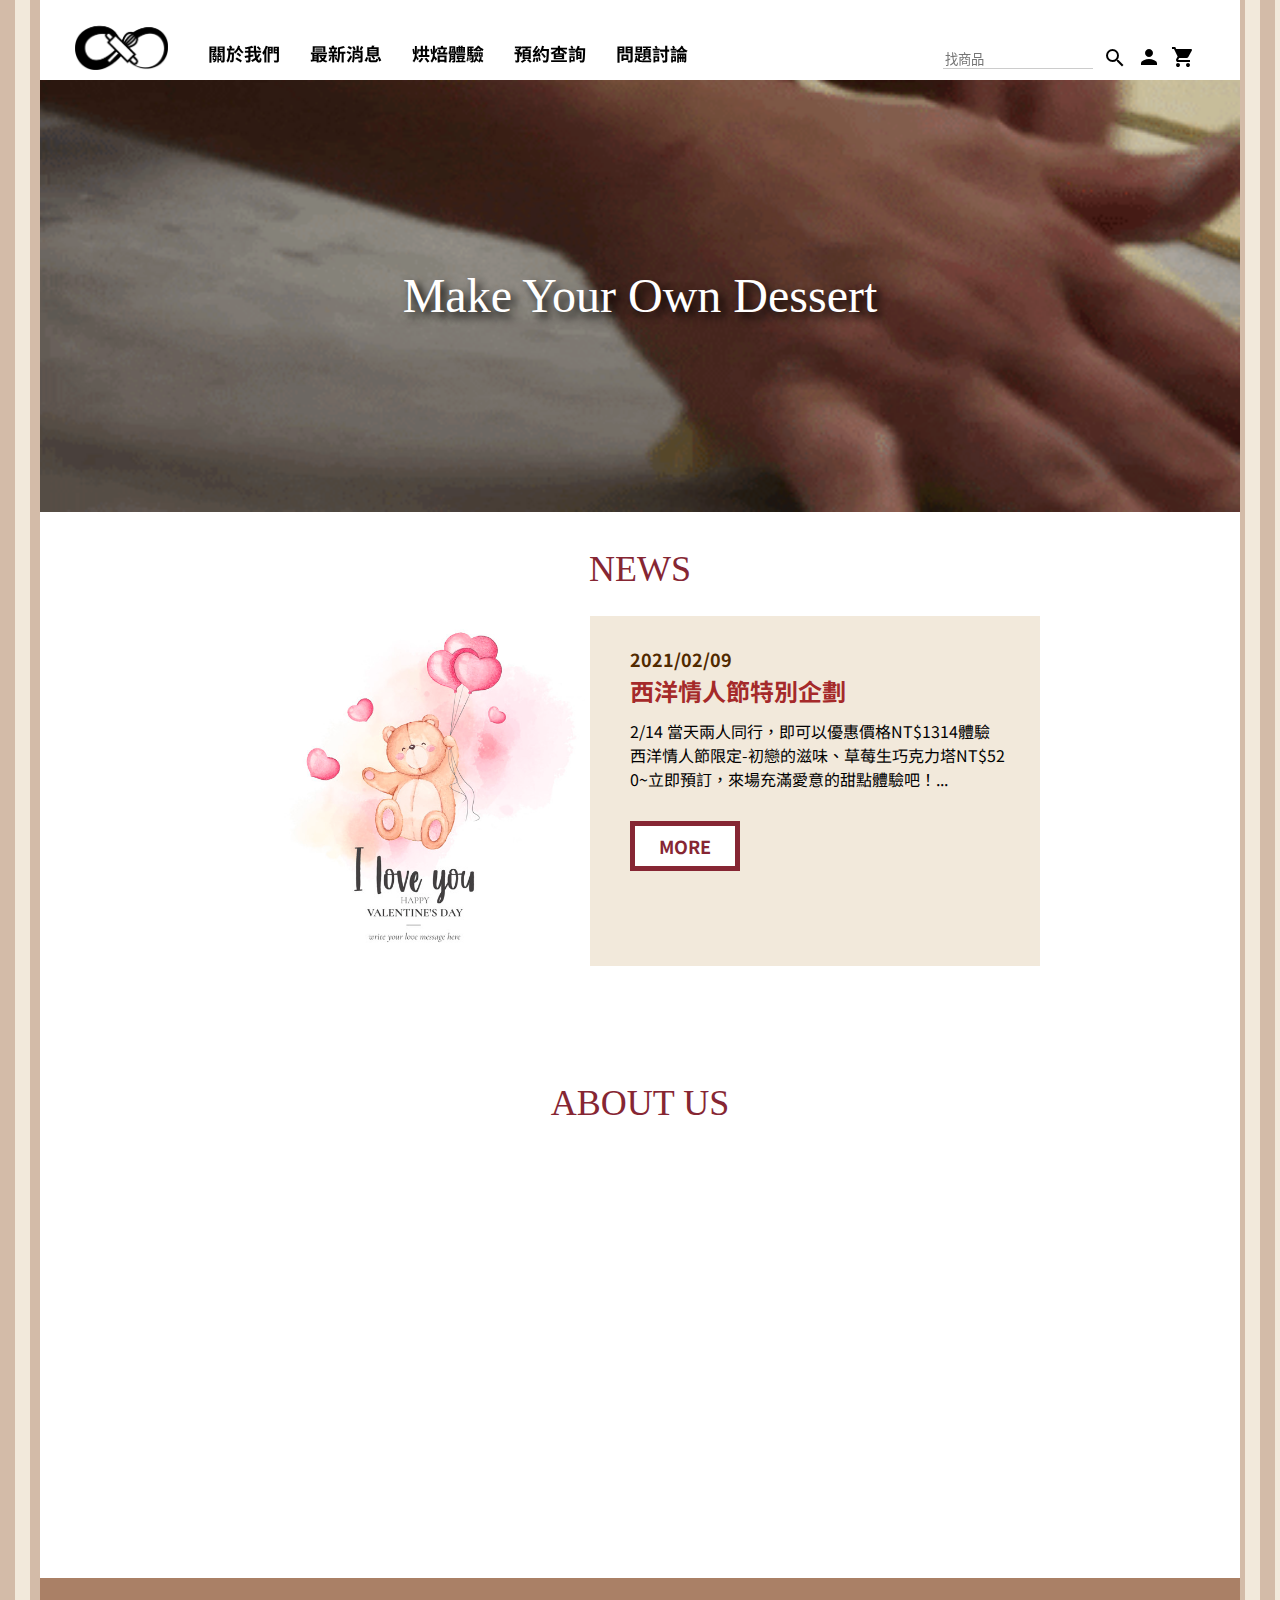
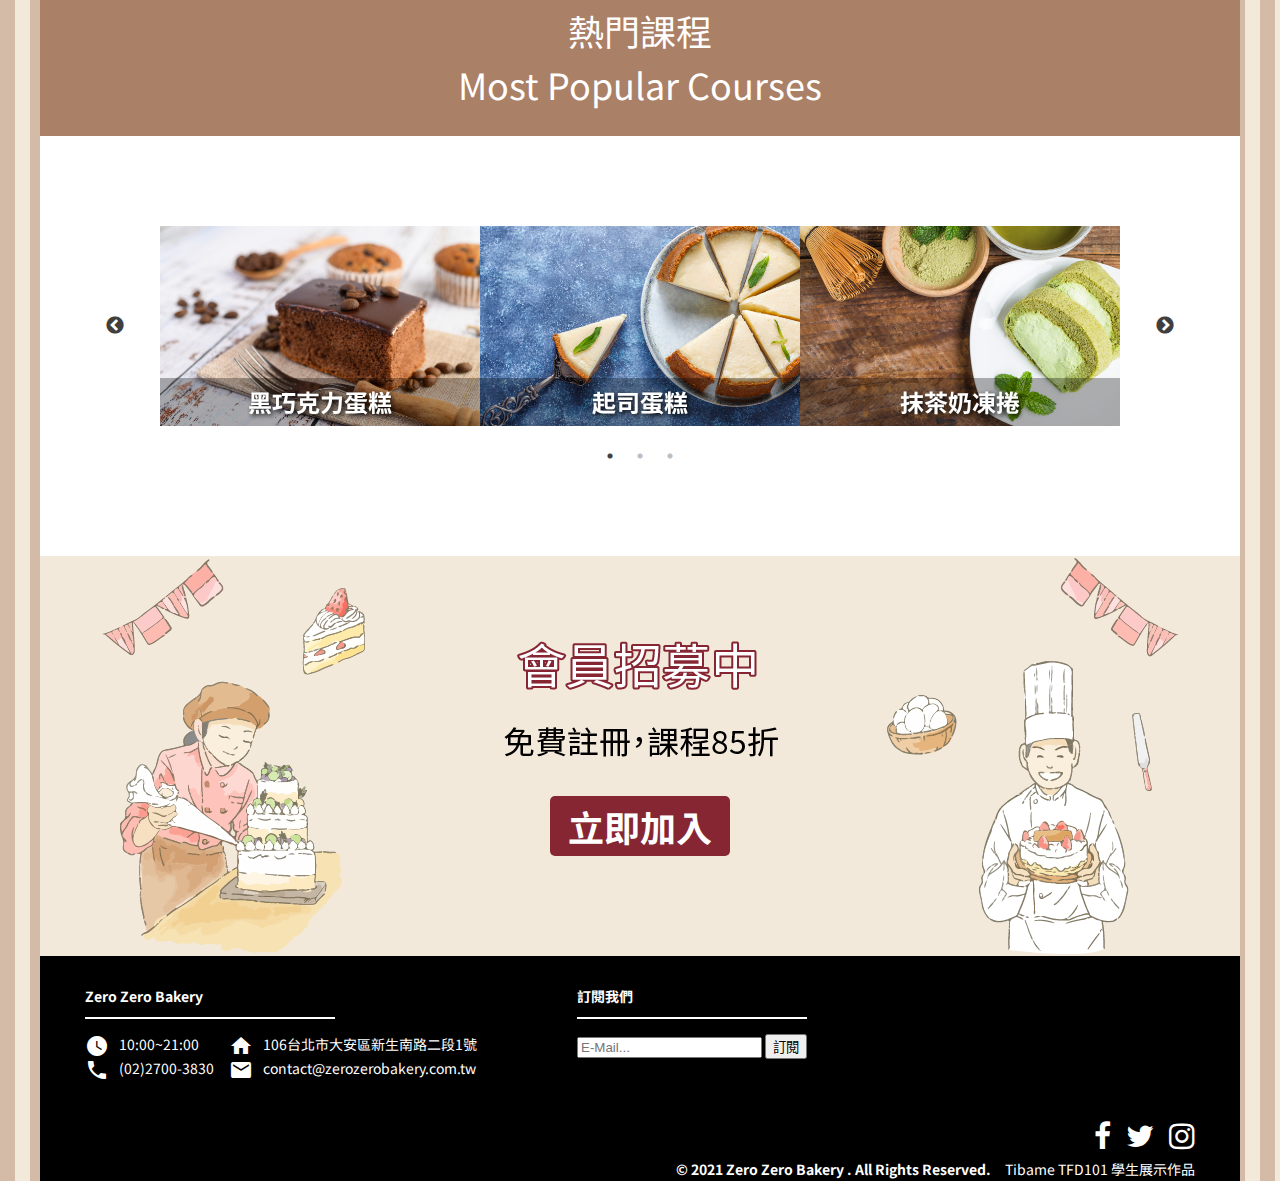
==== commit 748e24bc: "快撥" ====
--- a/index.html
+++ b/index.html
@@ -212,7 +212,7 @@
 					<ul class="contact-info-bottom">
 						<li>
 							<span class="material-icons">call</span>
-							<p>(02)2700-3830</p>
+							<a href="tel:02-27003830">(02)2700-3830</a>
 						</li>
 						<li>
 							<span class="material-icons">local_post_office</span>
--- a/css/style.css
+++ b/css/style.css
@@ -8,7 +8,9 @@
   line-height: 1.5;
   font-family: "Noto Sans TC", sans-serif;
   font-size: 16px;
-}
+  -webkit-text-size-adjust: 100%;
+}
+
 body h1 {
   font-size: 36px;
 }
@@ -175,7 +177,8 @@
 .normal_nav .header-site_tour a:hover {
   color: #862633;
 }
-.normal_nav .header-site_tour a.active {
+.normal_nav .header-site_tour a.active,
+.rwd_nav .header-site_tour a.active {
   color: #aa8066;
 }
 
@@ -304,6 +307,12 @@
 .contact-info-bottom li {
   display: flex;
 }
+
+.contact-info-bottom a {
+  text-decoration: none;
+  font-size: 14px;
+}
+
 .contact-info-top li:last-child {
   margin-left: 30px;
 }
@@ -311,14 +320,12 @@
   vertical-align: super;
 }
 .contact-info-top li p,
-.contact-info-bottom li p {
+.contact-info-bottom li p,
+.contact-info-bottom li a {
   margin-left: 10px;
 }
 .contact-info-bottom li:last-child {
   margin-left: 15px;
-}
-.contact-info-bottom li span {
-  vertical-align: middle;
 }
 
 .subscribe input[type="text"] {
@@ -1010,7 +1017,11 @@
   margin-right: 60px;
   margin-top: 10px;
 }
-
+.order a {
+  display: flex;
+  text-decoration: none;
+  color: black;
+}
 .order:before {
   content: "排序：";
 }
@@ -1020,7 +1031,6 @@
   display: flex;
   flex-basis: 120px;
   border-right: 2px solid black;
-  cursor: pointer;
 }
 
 .rwd_order {
@@ -1282,7 +1292,7 @@
 .reservation-confirm {
   max-width: 600px;
   width: 100%;
-  margin: 80px auto 120px;
+  margin: 40px auto 60px;
   box-shadow: 1px 1px 10px 1px #242424;
 }
 
@@ -1534,9 +1544,6 @@
 .sharing span {
   cursor: pointer;
 }
-.sharing span:hover {
-  color: #862633;
-}
 
 .sharing-main a,
 .replyArea a {
@@ -1718,7 +1725,7 @@
 
 /* RWD */
 
-@media (max-width: 575.99px) {
+@media (max-width: 575px) {
   /* header */
   .normal_nav {
     display: none;
@@ -1824,7 +1831,7 @@
   }
 }
 
-@media (min-width: 576px) and (max-width: 767.99px) {
+@media (min-width: 576px) and (max-width: 767px) {
   /* header */
   .normal_nav {
     display: none;
@@ -1898,7 +1905,7 @@
   }
 }
 
-@media (min-width: 768px) and (max-width: 991.99px) {
+@media (min-width: 768px) and (max-width: 991px) {
   /* header */
   .normal_nav {
     display: none;
@@ -1983,7 +1990,7 @@
   }
 }
 
-@media (min-width: 992px) and (max-width: 1199.99px) {
+@media (min-width: 992px) and (max-width: 1199px) {
   /* header */
   #hamberger {
     display: none;
